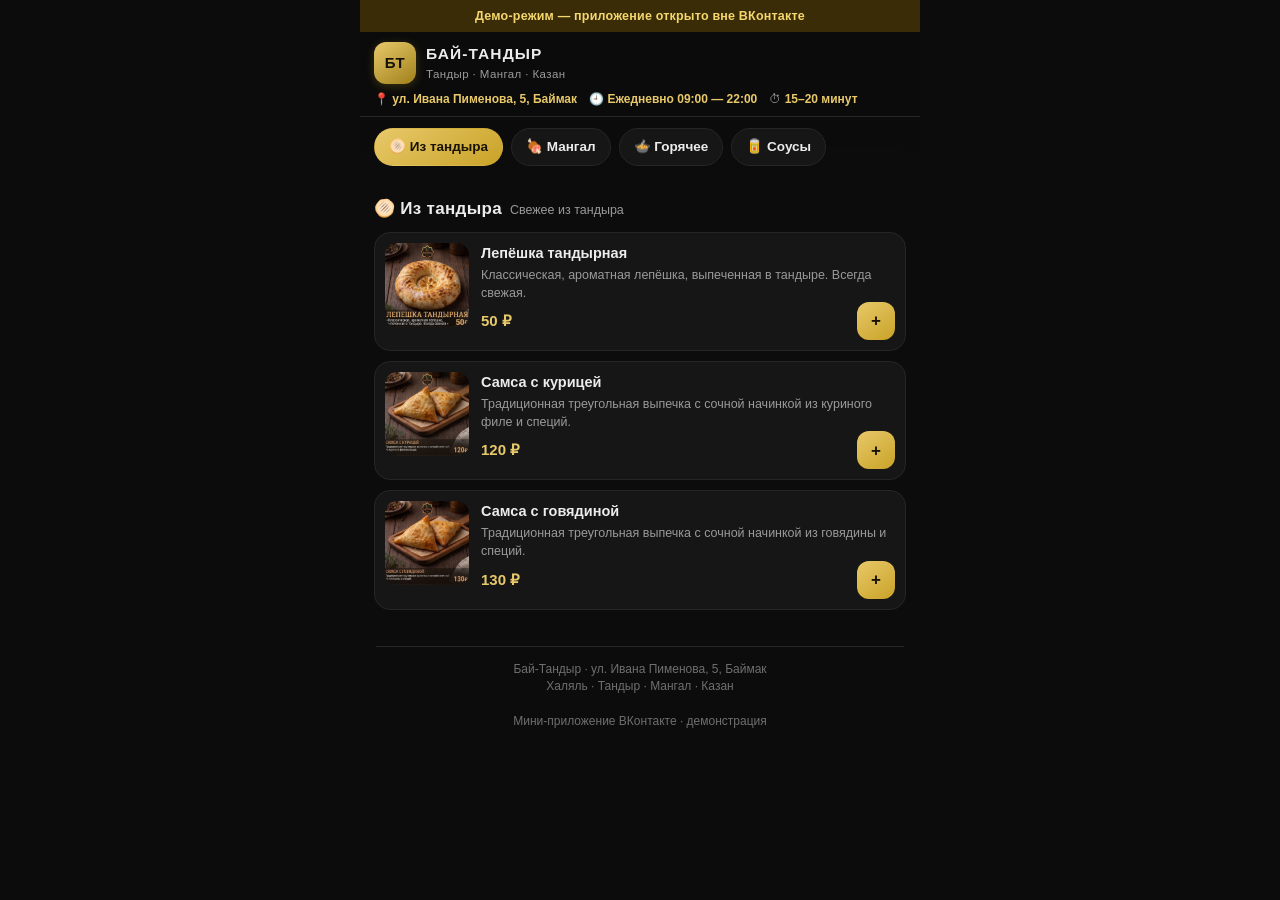
==== index.html @ 5a5a5432 "Демо «Бай-Тандыр»: мини-приложение ВК + песочница VK-бота" ====
<!DOCTYPE html>
<html lang="ru">
<head>
<meta charset="UTF-8">
<meta name="viewport" content="width=device-width, initial-scale=1.0, viewport-fit=cover">
<title>Бай-Тандыр — заказ еды</title>
<meta name="theme-color" content="#0c0c0c">
<meta name="color-scheme" content="dark">
<meta name="robots" content="noindex, nofollow">
<link rel="icon" href="data:image/svg+xml,<svg xmlns='http://www.w3.org/2000/svg' viewBox='0 0 100 100'><text y='.9em' font-size='90'>🫓</text></svg>">
<style>/* шрифты подтягиваются с fallback — мини-апп выглядит одинаково и без сети к Google */
@font-face{font-family:'PlayfairFallback';src:local('Georgia'),local('Times New Roman');}
</style>
<link rel="stylesheet" href="css/app.css">
</head>
<body>
<div id="app">
  <!-- Плашка демо (видна только вне ВК) -->
  <div id="demoNote" class="demo-note" hidden>Демо-режим — приложение открыто вне ВКонтакте</div>

  <!-- Шапка -->
  <header class="topbar">
    <div class="brand">
      <div class="brand-logo">БТ</div>
      <div class="brand-text">
        <div class="brand-name">БАЙ-ТАНДЫР</div>
        <div class="brand-sub">Тандыр · Мангал · Казан</div>
      </div>
    </div>
    <div class="shop-info" id="shopInfo"></div>
  </header>

  <!-- Категории -->
  <nav class="cats" id="cats" aria-label="Категории меню"></nav>

  <!-- Список блюд -->
  <main class="list" id="list" aria-live="polite"></main>

  <!-- Подвал -->
  <footer class="foot" id="foot"></footer>

  <!-- Плавающая корзина -->
  <button class="cartbar" id="cartbar" hidden type="button">
    <span class="cartbar-left"><span class="cartbar-count" id="cartbarCount">0</span></span>
    <span class="cartbar-mid">Корзина</span>
    <span class="cartbar-sum" id="cartbarSum">0 ₽</span>
  </button>
</div>

<!-- Модалка блюда -->
<div class="sheet-backdrop" id="dishBackdrop" hidden></div>
<section class="sheet" id="dishSheet" hidden aria-modal="true" role="dialog">
  <button class="sheet-close" id="dishClose" type="button" aria-label="Закрыть">×</button>
  <div class="sheet-body" id="dishBody"></div>
</section>

<!-- Экран корзины -->
<section class="screen" id="cartScreen" hidden aria-modal="true" role="dialog">
  <div class="screen-head">
    <button class="back" id="cartBack" type="button" aria-label="Назад">←</button>
    <h2>Корзина</h2>
    <button class="link-danger" id="cartClear" type="button">Очистить</button>
  </div>
  <div class="screen-body" id="cartBody"></div>
  <div class="screen-foot" id="cartFoot"></div>
</section>

<!-- Экран оформления -->
<section class="screen" id="checkoutScreen" hidden aria-modal="true" role="dialog">
  <div class="screen-head">
    <button class="back" id="checkoutBack" type="button" aria-label="Назад">←</button>
    <h2>Оформление заказа</h2>
    <span></span>
  </div>
  <div class="screen-body" id="checkoutBody"></div>
  <div class="screen-foot" id="checkoutFoot"></div>
</section>

<!-- Экран успеха -->
<section class="screen screen-done" id="doneScreen" hidden aria-modal="true" role="dialog">
  <div class="done-wrap" id="doneBody"></div>
</section>

<div class="toast" id="toast" hidden></div>

<script src="vendor/vk-bridge.min.js"></script>
<script src="js/data.js"></script>
<script src="js/app.js"></script>
</body>
</html>
---- css/app.css ----
/* Бай-Тандыр · VK Mini App — стили (тёмная тема, золото) */
* { margin: 0; padding: 0; box-sizing: border-box; }

/* атрибут hidden всегда важнее классов (иначе .cartbar{display:flex} его перебьёт) */
[hidden] { display: none !important; }

:root {
  --bg: #0c0c0c;
  --bg-soft: #121212;
  --card: #161616;
  --card-hover: #1d1d1d;
  --gold: #c9a227;
  --gold-light: #e8c96a;
  --gold-dark: #a0801a;
  --text: #ececec;
  --muted: #9a9a9a;
  --border: #262626;
  --danger: #e5484d;
  --ok: #46a758;
  --radius: 16px;
  --radius-sm: 12px;
  --safe-b: env(safe-area-inset-bottom, 0px);
}

html, body { height: 100%; }
body {
  font-family: 'Inter', -apple-system, BlinkMacSystemFont, 'Segoe UI', Roboto, sans-serif;
  background: var(--bg);
  color: var(--text);
  line-height: 1.45;
  -webkit-font-smoothing: antialiased;
  -webkit-tap-highlight-color: transparent;
}
img { display: block; max-width: 100%; }
button { font: inherit; color: inherit; background: none; border: 0; cursor: pointer; }
input, textarea { font: inherit; }

#app { max-width: 560px; margin: 0 auto; padding-bottom: 96px; }

/* демо-плашка */
.demo-note {
  background: #3a2c07; color: #f5d76e; font-size: 12.5px; font-weight: 600;
  text-align: center; padding: 7px 12px; letter-spacing: .2px;
}

/* шапка */
.topbar {
  position: sticky; top: 0; z-index: 40;
  background: rgba(12,12,12,.92);
  backdrop-filter: blur(12px);
  border-bottom: 1px solid var(--border);
  padding: 10px 14px 8px;
}
.brand { display: flex; align-items: center; gap: 10px; }
.brand-logo {
  width: 42px; height: 42px; border-radius: 12px; flex: 0 0 auto;
  display: grid; place-items: center;
  background: linear-gradient(145deg, var(--gold-light), var(--gold-dark));
  color: #141005; font-weight: 800; font-size: 15px; letter-spacing: .5px;
  box-shadow: 0 2px 10px rgba(201,162,39,.25);
}
.brand-name { font-size: 15.5px; font-weight: 800; letter-spacing: 1.1px; }
.brand-sub { font-size: 11.5px; color: var(--muted); letter-spacing: .4px; }
.shop-info { margin-top: 7px; font-size: 12px; color: var(--muted); display: flex; gap: 12px; flex-wrap: wrap; }
.shop-info b { color: var(--gold-light); font-weight: 600; }

/* категории */
.cats {
  position: sticky; top: 66px; z-index: 30;
  display: flex; gap: 8px; overflow-x: auto; scrollbar-width: none;
  padding: 10px 14px; background: linear-gradient(180deg, rgba(12,12,12,.96), rgba(12,12,12,.88));
  backdrop-filter: blur(10px);
}
.cats::-webkit-scrollbar { display: none; }
.chip {
  flex: 0 0 auto; padding: 8px 14px; border-radius: 999px;
  border: 1px solid var(--border); background: var(--card);
  font-size: 13.5px; font-weight: 600; color: var(--text); white-space: nowrap;
  transition: all .18s;
}
.chip.active { background: linear-gradient(145deg, var(--gold-light), var(--gold)); color: #171203; border-color: transparent; }

/* список блюд */
.list { padding: 4px 14px 18px; }
.section-title { display: flex; align-items: baseline; gap: 8px; margin: 18px 0 10px; }
.section-title h2 { font-size: 17px; font-weight: 800; letter-spacing: .3px; }
.section-title span { font-size: 12.5px; color: var(--muted); }

.item {
  display: flex; gap: 12px; padding: 10px; margin-bottom: 10px;
  background: var(--card); border: 1px solid var(--border); border-radius: var(--radius);
  transition: border-color .18s, transform .06s;
}
.item:active { transform: scale(.995); }
.item-img {
  width: 84px; height: 84px; border-radius: var(--radius-sm); flex: 0 0 auto;
  object-fit: cover; background: #222;
}
.item-main { flex: 1; min-width: 0; display: flex; flex-direction: column; }
.item-name { font-size: 14.5px; font-weight: 700; }
.item-desc {
  font-size: 12.5px; color: var(--muted); margin-top: 2px;
  display: -webkit-box; -webkit-line-clamp: 2; -webkit-box-orient: vertical; overflow: hidden;
}
.item-bottom { margin-top: auto; display: flex; align-items: center; justify-content: space-between; gap: 8px; }
.item-price { font-size: 15px; font-weight: 800; color: var(--gold-light); white-space: nowrap; }
.btn-add {
  min-width: 38px; height: 38px; padding: 0 12px; border-radius: 12px;
  background: linear-gradient(145deg, var(--gold-light), var(--gold));
  color: #171203; font-weight: 800; font-size: 17px; line-height: 1;
  display: grid; place-items: center; transition: transform .08s;
}
.btn-add:active { transform: scale(.92); }
.btn-add.in-cart { background: var(--card-hover); color: var(--gold-light); border: 1px solid var(--gold-dark); }

/* подвал */
.foot { padding: 8px 16px calc(30px + var(--safe-b)); text-align: center; color: #6f6f6f; font-size: 12px; }
.foot hr { border: 0; border-top: 1px solid var(--border); margin-bottom: 14px; }

/* плавающая корзина */
.cartbar {
  position: fixed; left: 50%; transform: translateX(-50%);
  bottom: calc(14px + var(--safe-b)); z-index: 60;
  width: min(532px, calc(100% - 24px));
  display: flex; align-items: center; gap: 10px;
  padding: 13px 18px; border-radius: 16px;
  background: linear-gradient(145deg, var(--gold-light), var(--gold));
  color: #171203; font-weight: 800; font-size: 15px;
  box-shadow: 0 8px 28px rgba(201,162,39,.35);
  transition: transform .15s;
}
.cartbar:active { transform: translateX(-50%) scale(.985); }
.cartbar-count {
  display: inline-grid; place-items: center; min-width: 24px; height: 24px;
  padding: 0 7px; border-radius: 999px; background: #171203; color: var(--gold-light);
  font-size: 13px; font-weight: 800;
}
.cartbar-mid { flex: 1; text-align: left; }
.cartbar-sum { white-space: nowrap; }

/* bottom sheet (модалка блюда) */
.sheet-backdrop {
  position: fixed; inset: 0; z-index: 80; background: rgba(0,0,0,.6);
  opacity: 0; transition: opacity .2s;
}
.sheet-backdrop.show { opacity: 1; }
.sheet {
  position: fixed; left: 50%; bottom: 0; transform: translate(-50%, 105%);
  width: min(560px, 100%); z-index: 81;
  background: var(--bg-soft); border-radius: 22px 22px 0 0;
  border: 1px solid var(--border); border-bottom: 0;
  transition: transform .26s cubic-bezier(.2,.8,.25,1);
  max-height: 88vh; overflow: hidden;
}
.sheet.show { transform: translate(-50%, 0); }
.sheet-close {
  position: absolute; top: 10px; right: 12px; z-index: 2;
  width: 34px; height: 34px; border-radius: 999px;
  background: rgba(0,0,0,.55); color: #fff; font-size: 20px; line-height: 1;
}
.sheet-body { padding-bottom: calc(10px + var(--safe-b)); }
.dish-hero { width: 100%; height: 220px; object-fit: cover; }
.dish-info { padding: 14px 16px 16px; }
.dish-name { font-size: 18px; font-weight: 800; }
.dish-desc { font-size: 13.5px; color: var(--muted); margin-top: 6px; }
.dish-row { display: flex; align-items: center; justify-content: space-between; margin-top: 16px; gap: 12px; }
.dish-price { font-size: 20px; font-weight: 800; color: var(--gold-light); }
.stepper { display: flex; align-items: center; gap: 0; border: 1px solid var(--border); border-radius: 12px; overflow: hidden; }
.stepper button { width: 40px; height: 40px; font-size: 19px; font-weight: 700; background: var(--card); }
.stepper button:active { background: var(--card-hover); }
.stepper span { min-width: 40px; text-align: center; font-weight: 800; font-size: 15px; }
.btn-primary {
  width: 100%; margin-top: 16px; padding: 14px 16px; border-radius: 14px;
  background: linear-gradient(145deg, var(--gold-light), var(--gold));
  color: #171203; font-weight: 800; font-size: 15.5px; text-align: center;
  transition: transform .08s;
}
.btn-primary:active { transform: scale(.985); }
.btn-primary[disabled] { opacity: .45; }

/* полноэкранные оверлеи */
.screen {
  position: fixed; inset: 0; z-index: 90; background: var(--bg);
  display: flex; flex-direction: column;
  transform: translateX(100%); transition: transform .24s cubic-bezier(.2,.8,.25,1);
  visibility: hidden;
}
.screen.show { transform: none; visibility: visible; }
.screen-head {
  display: flex; align-items: center; gap: 12px;
  padding: 14px 14px 12px; border-bottom: 1px solid var(--border);
  max-width: 560px; width: 100%; margin: 0 auto;
}
.screen-head h2 { font-size: 17px; font-weight: 800; flex: 1; }
.back {
  width: 38px; height: 38px; border-radius: 12px; background: var(--card);
  border: 1px solid var(--border); font-size: 18px;
}
.link-danger { color: var(--danger); font-size: 13px; font-weight: 600; }
.screen-body { flex: 1; overflow-y: auto; padding: 14px; max-width: 560px; width: 100%; margin: 0 auto; }
.screen-foot { padding: 12px 14px calc(14px + var(--safe-b)); border-top: 1px solid var(--border); max-width: 560px; width: 100%; margin: 0 auto; }

/* корзина */
.cart-row { display: flex; align-items: center; gap: 10px; padding: 10px 0; border-bottom: 1px solid var(--border); }
.cart-row img { width: 54px; height: 54px; border-radius: 10px; object-fit: cover; }
.cart-row-main { flex: 1; min-width: 0; }
.cart-row-name { font-size: 14px; font-weight: 700; }
.cart-row-price { font-size: 13px; color: var(--gold-light); font-weight: 700; margin-top: 2px; }
.cart-row .stepper button { width: 34px; height: 34px; font-size: 16px; }
.cart-row .stepper span { min-width: 30px; font-size: 14px; }
.cart-empty { text-align: center; color: var(--muted); padding: 48px 20px; font-size: 14px; }
.cart-empty .big { font-size: 44px; margin-bottom: 10px; }
.total-line { display: flex; justify-content: space-between; font-size: 15px; padding: 4px 0; color: var(--muted); }
.total-line.grand { font-size: 17px; font-weight: 800; color: var(--text); padding-top: 8px; }
.total-line.grand span:last-child { color: var(--gold-light); }

/* оформление */
.field { margin-bottom: 14px; }
.field label { display: block; font-size: 13px; color: var(--muted); margin-bottom: 6px; }
.field input, .field textarea {
  width: 100%; padding: 12px 14px; border-radius: 12px;
  background: var(--card); border: 1px solid var(--border); color: var(--text);
  outline: none; font-size: 15px;
}
.field input:focus, .field textarea:focus { border-color: var(--gold-dark); }
.field input.err { border-color: var(--danger); }
.field .hint { font-size: 11.5px; color: #6f6f6f; margin-top: 4px; }
.seg { display: grid; grid-template-columns: 1fr 1fr; gap: 8px; margin-bottom: 14px; }
.seg button {
  padding: 12px 8px; border-radius: 12px; border: 1px solid var(--border);
  background: var(--card); font-size: 14px; font-weight: 700; color: var(--muted);
}
.seg button.active { border-color: var(--gold); color: var(--gold-light); background: #1c1708; }
.pickup-note {
  font-size: 12.5px; color: var(--muted); background: var(--card);
  border: 1px dashed var(--border); border-radius: 12px; padding: 10px 12px; margin-bottom: 14px;
}
.check { display: flex; gap: 10px; align-items: flex-start; font-size: 12.5px; color: var(--muted); margin: 4px 0 14px; }
.check input { width: 18px; height: 18px; margin-top: 1px; accent-color: var(--gold); }
.check a { color: var(--gold-light); }

/* успех */
.screen-done { justify-content: center; align-items: center; }
.done-wrap { max-width: 480px; width: 100%; padding: 28px 22px calc(28px + var(--safe-b)); text-align: center; }
.done-emoji { font-size: 56px; margin-bottom: 8px; }
.done-title { font-size: 21px; font-weight: 800; }
.done-num { color: var(--gold-light); }
.done-sub { color: var(--muted); font-size: 14px; margin-top: 8px; }
.done-card {
  text-align: left; margin-top: 20px; padding: 14px 16px;
  background: var(--card); border: 1px solid var(--border); border-radius: var(--radius);
  font-size: 13.5px;
}
.done-card .total-line { padding: 3px 0; }
.done-tip { margin-top: 14px; font-size: 12.5px; color: #6f6f6f; }

/* toast */
.toast {
  position: fixed; left: 50%; bottom: calc(86px + var(--safe-b)); transform: translateX(-50%) translateY(8px);
  z-index: 100; background: #262626; color: var(--text);
  padding: 10px 16px; border-radius: 12px; font-size: 13.5px; font-weight: 600;
  opacity: 0; transition: opacity .2s, transform .2s; pointer-events: none;
  max-width: calc(100% - 40px); text-align: center;
}
.toast.show { opacity: 1; transform: translateX(-50%) translateY(0); }
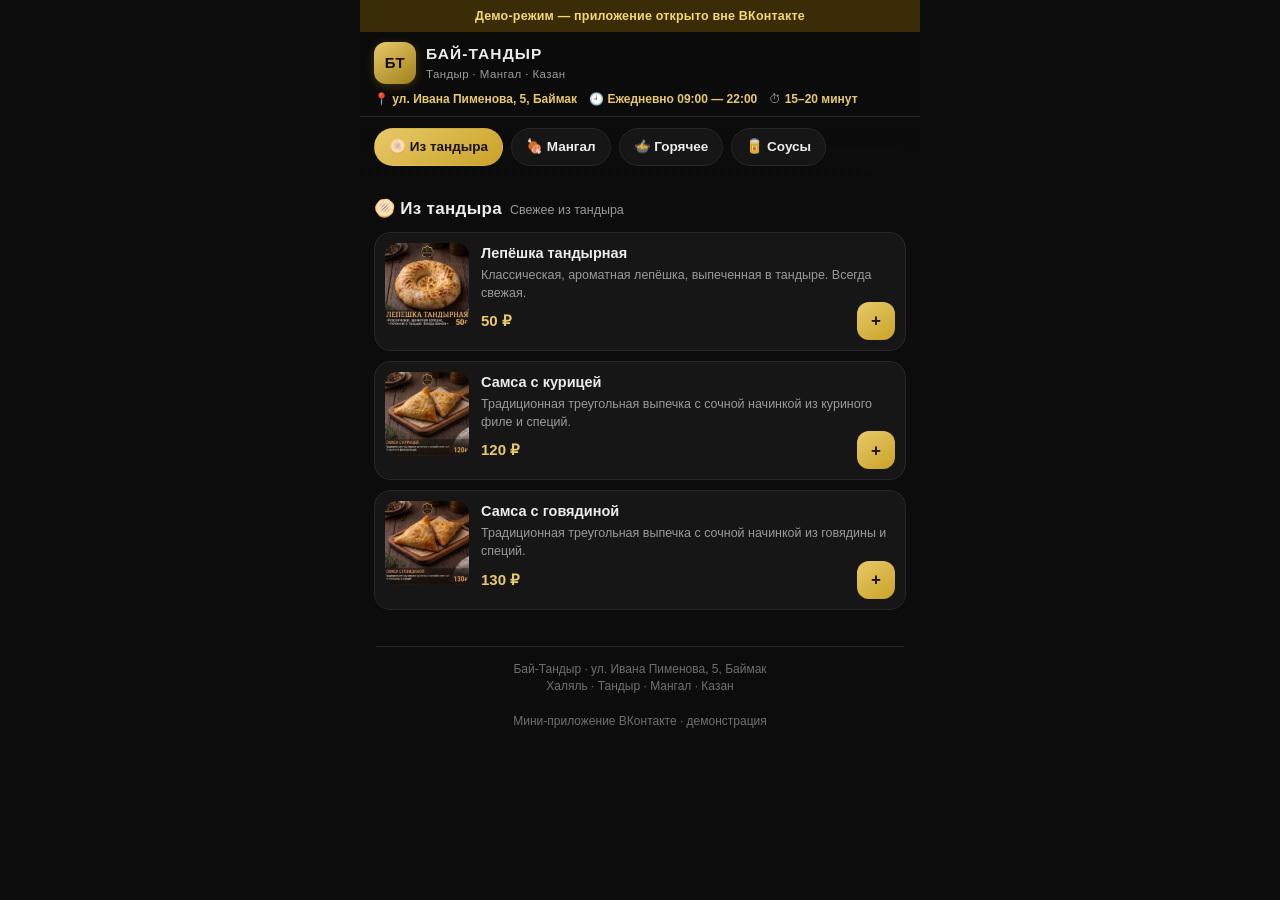
==== commit 3aeb5a99: "OG-превью ссылок: карточки для мессенджеров" ====
--- a/index.html
+++ b/index.html
@@ -7,6 +7,16 @@
 <meta name="theme-color" content="#0c0c0c">
 <meta name="color-scheme" content="dark">
 <meta name="robots" content="noindex, nofollow">
+<meta name="description" content="Бай-Тандыр — заказ еды: тандырные лепёшки и самса, шашлык на углях, плов, лагман, манты. Баймак — самовывоз и доставка.">
+<meta property="og:type" content="website">
+<meta property="og:site_name" content="Бай-Тандыр">
+<meta property="og:title" content="Бай-Тандыр — заказ еды">
+<meta property="og:description" content="Тандырные лепёшки и самса, шашлык на углях, плов, лагман, манты. Баймак — самовывоз и доставка.">
+<meta property="og:image" content="https://ilfat1346-sys.github.io/vk-tandyr/og.png">
+<meta property="og:image:width" content="1200">
+<meta property="og:image:height" content="630">
+<meta property="og:url" content="https://ilfat1346-sys.github.io/vk-tandyr/">
+<meta name="twitter:card" content="summary_large_image">
 <link rel="icon" href="data:image/svg+xml,<svg xmlns='http://www.w3.org/2000/svg' viewBox='0 0 100 100'><text y='.9em' font-size='90'>🫓</text></svg>">
 <style>/* шрифты подтягиваются с fallback — мини-апп выглядит одинаково и без сети к Google */
 @font-face{font-family:'PlayfairFallback';src:local('Georgia'),local('Times New Roman');}
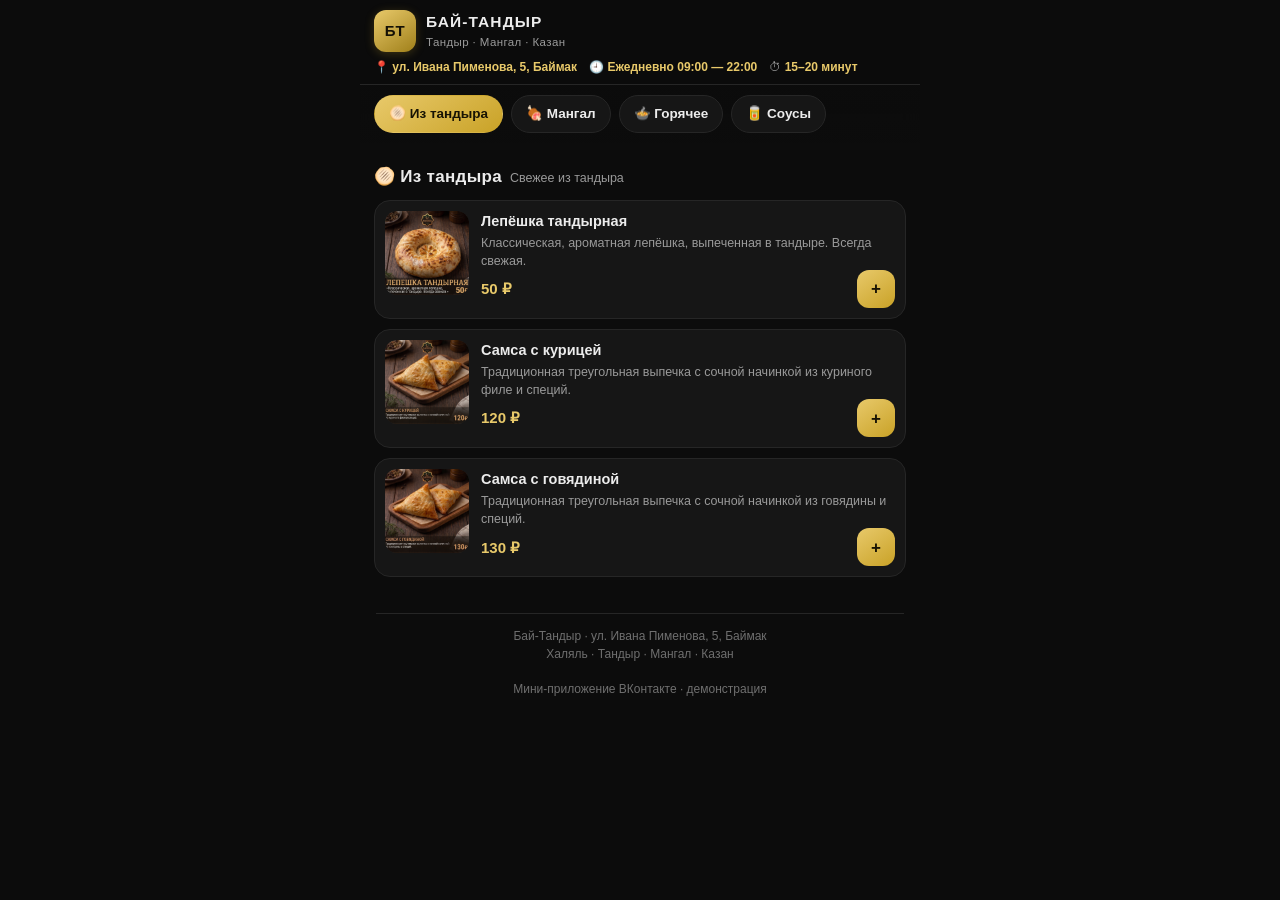
==== commit 754a78e6: "Синк: живой приём заказов (TANDRY_API_URL), статус заказа, мокап админки, виджет для сайта" ====
--- a/index.html
+++ b/index.html
@@ -93,6 +93,11 @@
 
 <div class="toast" id="toast" hidden></div>
 
+<script>
+/* Адрес сервера заказов (AdminHub). Пусто = демо-режим.
+   Пример: https://hub.example.ru/api/order — тогда заказы уходят в единую админку. */
+window.TANDRY_API_URL = "";
+</script>
 <script src="vendor/vk-bridge.min.js"></script>
 <script src="js/data.js"></script>
 <script src="js/app.js"></script>
--- a/css/app.css
+++ b/css/app.css
@@ -253,6 +253,8 @@
 }
 .done-card .total-line { padding: 3px 0; }
 .done-tip { margin-top: 14px; font-size: 12.5px; color: #6f6f6f; }
+.done-status { margin-top: 12px; font-size: 15px; color: #cfcfcf; }
+.done-status b { color: var(--gold-light); }
 
 /* toast */
 .toast {
